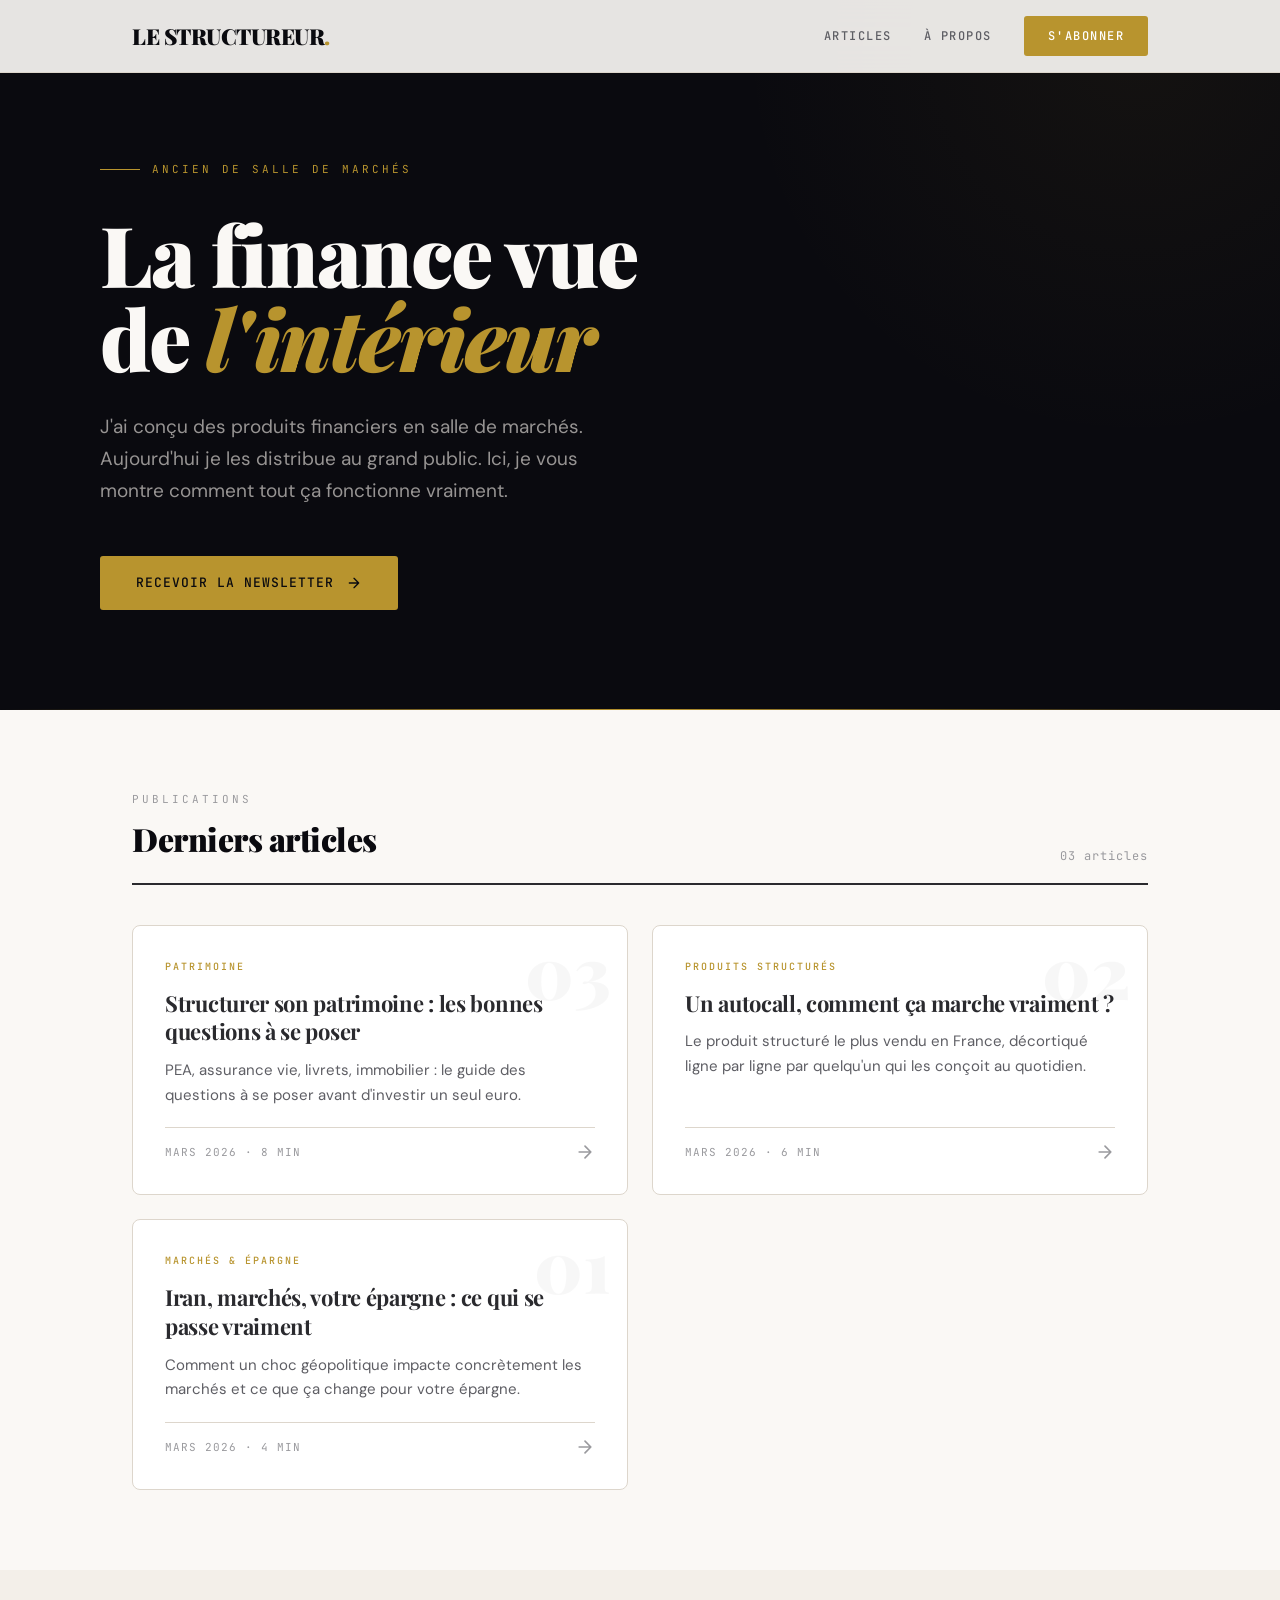
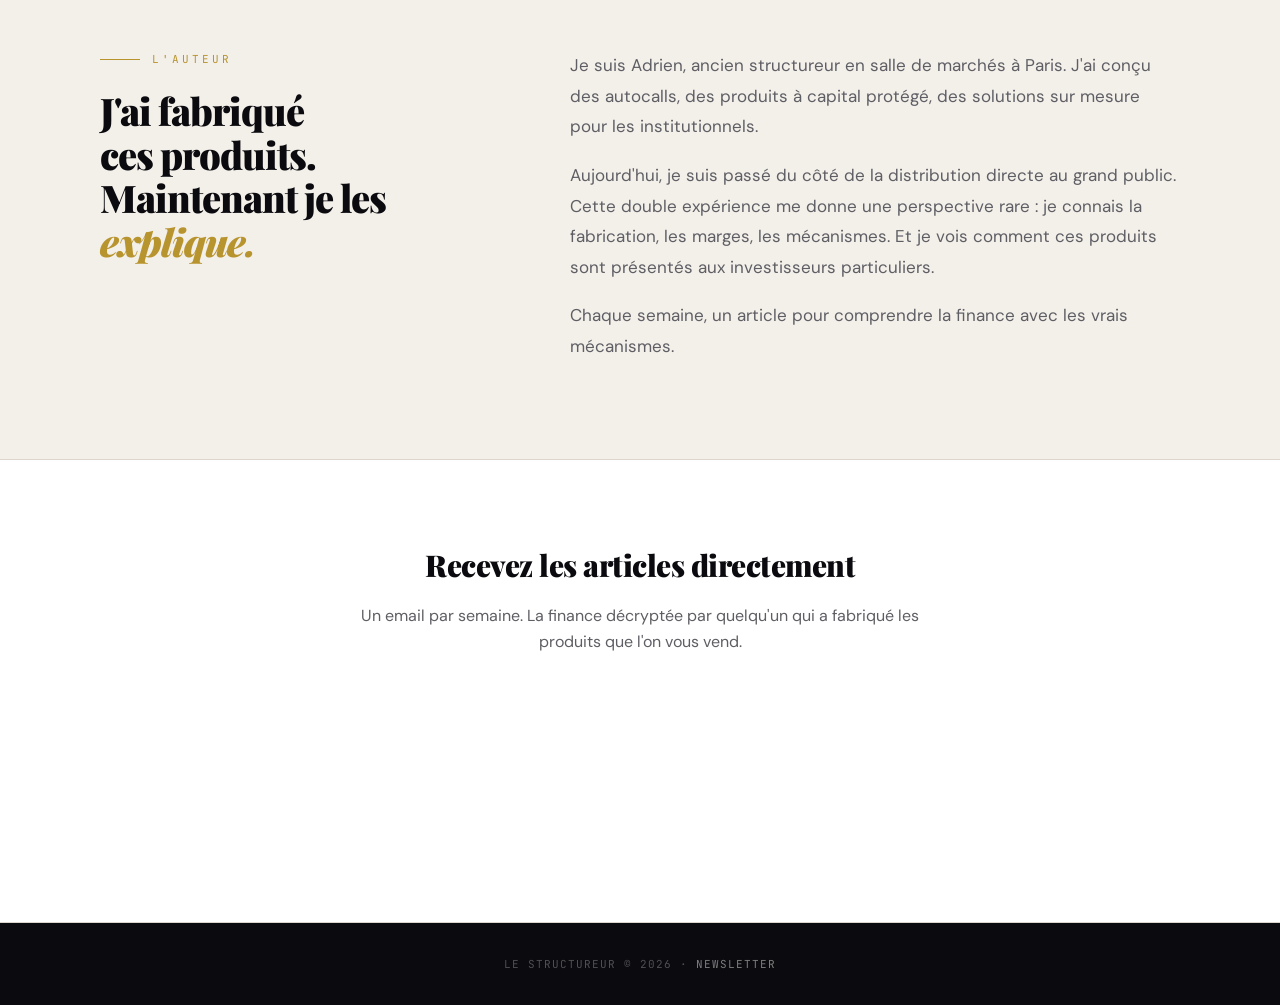
==== index.html @ 2909a514 "Add article: Structurer son patrimoine guide 8 questions to ask before investing. Covers emergency f" ====
<!DOCTYPE html>
<html lang="fr">
<head>
    <meta charset="UTF-8">
    <meta name="viewport" content="width=device-width, initial-scale=1.0">
    <title>Le Structureur | La finance vue de l'intérieur</title>
    <meta name="description" content="Ancien structureur en salle de marchés, aujourd'hui dans la distribution de produits financiers au grand public. Je décrypte la finance et les produits structurés de l'intérieur.">
    <meta property="og:title" content="Le Structureur | La finance vue de l'intérieur">
    <meta property="og:description" content="Produits structurés, marchés, investissement : expliqués par quelqu'un qui les fabrique.">
    <meta property="og:type" content="website">
    <meta property="og:url" content="https://lestructureur.fr">
    <link rel="canonical" href="https://lestructureur.fr/">
    <meta property="og:image" content="https://lestructureur.fr/images/og-image.png">
    <link rel="icon" href="/favicon.svg" type="image/svg+xml">
    <link rel="stylesheet" href="/css/style.css">
    <script type="application/ld+json">
    {
        "@context": "https://schema.org",
        "@type": "WebSite",
        "name": "Le Structureur",
        "url": "https://lestructureur.fr",
        "description": "La finance et les produits structurés expliqués par un ancien de salle de marchés, aujourd'hui dans la distribution au grand public.",
        "author": {
            "@type": "Person",
            "name": "Adrien",
            "jobTitle": "Ancien structureur produits de marchés"
        }
    }
    </script>
    <script defer data-domain="lestructureur.fr" src="https://plausible.io/js/script.js"></script>
</head>
<body>

<header class="site-header">
    <div class="header-inner">
        <a href="/" class="site-title">Le Structureur<span>.</span></a>
        <nav class="site-nav">
            <a href="/#articles">Articles</a>
            <a href="/a-propos.html">À propos</a>
            <a href="https://lestructureur.substack.com" target="_blank" class="btn-subscribe">S'abonner</a>
        </nav>
    </div>
</header>

<section class="hero">
    <div class="hero-inner">
        <p class="hero-label">Ancien de salle de marchés</p>
        <h1>La finance vue<br>de <em>l'intérieur</em></h1>
        <p class="hero-description">J'ai conçu des produits financiers en salle de marchés. Aujourd'hui je les distribue au grand public. Ici, je vous montre comment tout ça fonctionne vraiment.</p>
        <a href="https://lestructureur.substack.com" target="_blank" class="hero-cta">
            Recevoir la newsletter
            <svg width="16" height="16" xmlns="http://www.w3.org/2000/svg" viewBox="0 0 24 24" fill="none" stroke="currentColor" stroke-width="2" stroke-linecap="round" stroke-linejoin="round"><path d="M5 12h14M12 5l7 7-7 7"/></svg>
        </a>
    </div>
</section>

<section class="articles-section" id="articles">
    <div class="section-header">
        <div>
            <p class="section-label">Publications</p>
            <h2 class="section-title">Derniers articles</h2>
        </div>
        <p class="section-count">03 articles</p>
    </div>
    <div class="articles-grid">
        <a href="/articles/structurer-son-patrimoine/" class="article-card">
            <span class="issue-number">03</span>
            <p class="tag">Patrimoine</p>
            <h3>Structurer son patrimoine : les bonnes questions à se poser</h3>
            <p class="excerpt">PEA, assurance vie, livrets, immobilier : le guide des questions à se poser avant d'investir un seul euro.</p>
            <p class="meta">
                <span>Mars 2026 · 8 min</span>
                <svg class="read-arrow" width="20" height="20" xmlns="http://www.w3.org/2000/svg" viewBox="0 0 24 24" fill="none" stroke="currentColor" stroke-width="2" stroke-linecap="round" stroke-linejoin="round"><path d="M5 12h14M12 5l7 7-7 7"/></svg>
            </p>
        </a>
        <a href="/articles/autocall-comment-ca-marche/" class="article-card">
            <span class="issue-number">02</span>
            <p class="tag">Produits structurés</p>
            <h3>Un autocall, comment ça marche vraiment ?</h3>
            <p class="excerpt">Le produit structuré le plus vendu en France, décortiqué ligne par ligne par quelqu'un qui les conçoit au quotidien.</p>
            <p class="meta">
                <span>Mars 2026 · 6 min</span>
                <svg class="read-arrow" width="20" height="20" xmlns="http://www.w3.org/2000/svg" viewBox="0 0 24 24" fill="none" stroke="currentColor" stroke-width="2" stroke-linecap="round" stroke-linejoin="round"><path d="M5 12h14M12 5l7 7-7 7"/></svg>
            </p>
        </a>
        <a href="/articles/iran-marches-epargne/" class="article-card">
            <span class="issue-number">01</span>
            <p class="tag">Marchés &amp; épargne</p>
            <h3>Iran, marchés, votre épargne : ce qui se passe vraiment</h3>
            <p class="excerpt">Comment un choc géopolitique impacte concrètement les marchés et ce que ça change pour votre épargne.</p>
            <p class="meta">
                <span>Mars 2026 · 4 min</span>
                <svg class="read-arrow" width="20" height="20" xmlns="http://www.w3.org/2000/svg" viewBox="0 0 24 24" fill="none" stroke="currentColor" stroke-width="2" stroke-linecap="round" stroke-linejoin="round"><path d="M5 12h14M12 5l7 7-7 7"/></svg>
            </p>
        </a>
    </div>
</section>

<section class="about-section">
    <div class="about-inner">
        <div>
            <p class="about-label">L'auteur</p>
            <h2>J'ai fabriqué<br>ces produits.<br>Maintenant je les <em>explique.</em></h2>
        </div>
        <div class="about-text">
            <p>Je suis Adrien, ancien structureur en salle de marchés à Paris. J'ai conçu des autocalls, des produits à capital protégé, des solutions sur mesure pour les institutionnels.</p>
            <p>Aujourd'hui, je suis passé du côté de la distribution directe au grand public. Cette double expérience me donne une perspective rare : je connais la fabrication, les marges, les mécanismes. Et je vois comment ces produits sont présentés aux investisseurs particuliers.</p>
            <p>Chaque semaine, un article pour comprendre la finance avec les vrais mécanismes.</p>
        </div>
    </div>
</section>

<section class="newsletter-section">
    <div class="newsletter-inner">
        <h2>Recevez les articles directement</h2>
        <p>Un email par semaine. La finance décryptée par quelqu'un qui a fabriqué les produits que l'on vous vend.</p>
        <iframe src="https://lestructureur.substack.com/embed" width="100%" height="150" style="border:none; background:transparent;" frameborder="0" scrolling="no"></iframe>
    </div>
</section>

<footer class="site-footer">
    <p>Le Structureur © 2026 · <a href="https://lestructureur.substack.com" target="_blank">Newsletter</a></p>
</footer>

</body>
</html>
---- css/style.css ----
@import url('https://fonts.googleapis.com/css2?family=Playfair+Display:ital,wght@0,400;0,700;0,900;1,400&family=DM+Sans:ital,wght@0,400;0,500;0,600;0,700;1,400&family=JetBrains+Mono:wght@400;500&display=swap');

:root {
    --ink: #0a0a0f;
    --paper: #faf8f5;
    --cream: #f3efe9;
    --warm: #ece6dc;
    --gold: #b8942e;
    --gold-light: #d4b45a;
    --green-soft: #e8f0e8;
    --green: #2d7a4e;
    --text: #2a2a2e;
    --text-secondary: #5e5e64;
    --text-light: #9a9a9e;
    --border: #ddd6cc;
    --serif: 'Playfair Display', Georgia, serif;
    --sans: 'DM Sans', system-ui, sans-serif;
    --mono: 'JetBrains Mono', monospace;
    --max-width: 720px;
    --wide: 1080px;
}

* { margin: 0; padding: 0; box-sizing: border-box; }

::selection {
    background: var(--gold);
    color: white;
}

body {
    font-family: var(--sans);
    color: var(--text);
    background: var(--paper);
    line-height: 1.7;
    font-size: 17px;
    -webkit-font-smoothing: antialiased;
    overflow-x: hidden;
}

/* ===== HEADER ===== */
.site-header {
    position: fixed;
    top: 0; left: 0; right: 0;
    z-index: 100;
    background: rgba(250, 248, 245, 0.92);
    backdrop-filter: blur(16px);
    border-bottom: 1px solid var(--border);
}

.header-inner {
    max-width: var(--wide);
    margin: 0 auto;
    padding: 16px 32px;
    display: flex;
    justify-content: space-between;
    align-items: center;
}

.site-title {
    font-family: var(--serif);
    font-size: 22px;
    font-weight: 900;
    color: var(--ink);
    text-decoration: none;
    letter-spacing: -0.5px;
    text-transform: uppercase;
}

.site-title span { color: var(--gold); }

.site-nav {
    display: flex;
    gap: 32px;
    align-items: center;
}

.site-nav a {
    font-family: var(--mono);
    font-size: 12px;
    font-weight: 500;
    color: var(--text-secondary);
    text-decoration: none;
    text-transform: uppercase;
    letter-spacing: 1.5px;
    transition: color 0.2s;
}

.site-nav a:hover { color: var(--ink); }

.btn-subscribe {
    font-family: var(--mono) !important;
    font-size: 12px !important;
    color: white !important;
    background: var(--gold);
    padding: 10px 24px;
    text-decoration: none;
    letter-spacing: 1.5px;
    border-radius: 3px;
    transition: all 0.3s ease;
}

.btn-subscribe:hover {
    background: var(--gold-light);
}

/* ===== HERO (sombre, signature) ===== */
.hero {
    background: var(--ink);
    color: var(--paper);
    padding: 160px 32px 100px;
    position: relative;
    overflow: hidden;
}

.hero::before {
    content: '';
    position: absolute;
    top: -50%; right: -20%;
    width: 800px; height: 800px;
    background: radial-gradient(circle, rgba(184, 148, 46, 0.06) 0%, transparent 70%);
    pointer-events: none;
}

.hero::after {
    content: '';
    position: absolute;
    bottom: 0; left: 0; right: 0;
    height: 1px;
    background: linear-gradient(90deg, transparent, var(--gold), transparent);
}

.hero-inner {
    max-width: var(--wide);
    margin: 0 auto;
    position: relative;
}

.hero-label {
    font-family: var(--mono);
    font-size: 11px;
    letter-spacing: 3px;
    text-transform: uppercase;
    color: var(--gold);
    margin-bottom: 32px;
    display: flex;
    align-items: center;
    gap: 12px;
}

.hero-label::before {
    content: '';
    width: 40px; height: 1px;
    background: var(--gold);
}

.hero h1 {
    font-family: var(--serif);
    font-size: clamp(48px, 7vw, 84px);
    font-weight: 900;
    line-height: 1.0;
    letter-spacing: -2px;
    margin-bottom: 32px;
    max-width: 900px;
}

.hero h1 em {
    font-style: italic;
    color: var(--gold);
}

.hero-description {
    font-size: 19px;
    color: rgba(245, 240, 235, 0.6);
    max-width: 520px;
    line-height: 1.7;
    margin-bottom: 48px;
}

.hero-cta {
    display: inline-flex;
    align-items: center;
    gap: 12px;
    font-family: var(--mono);
    font-size: 13px;
    font-weight: 500;
    color: var(--ink);
    background: var(--gold);
    padding: 16px 36px;
    text-decoration: none;
    letter-spacing: 1px;
    text-transform: uppercase;
    border-radius: 3px;
    transition: all 0.3s ease;
}

.hero-cta:hover {
    background: var(--gold-light);
    transform: translateY(-2px);
    box-shadow: 0 8px 32px rgba(184, 148, 46, 0.25);
}

.hero-cta svg {
    transition: transform 0.3s ease;
}

.hero-cta:hover svg {
    transform: translateX(4px);
}

/* ===== ARTICLES (clair, chaleureux) ===== */
.articles-section {
    max-width: var(--wide);
    margin: 0 auto;
    padding: 80px 32px;
}

.section-header {
    display: flex;
    justify-content: space-between;
    align-items: flex-end;
    margin-bottom: 40px;
    padding-bottom: 16px;
    border-bottom: 2px solid var(--text);
}

.section-label {
    font-family: var(--mono);
    font-size: 11px;
    letter-spacing: 3px;
    text-transform: uppercase;
    color: var(--text-light);
    margin-bottom: 4px;
}

.section-title {
    font-family: var(--serif);
    font-size: 32px;
    font-weight: 900;
    letter-spacing: -0.5px;
    color: var(--ink);
    border-bottom: none;
    margin-bottom: 0;
    padding-bottom: 0;
}

.section-count {
    font-family: var(--mono);
    font-size: 12px;
    color: var(--text-light);
    letter-spacing: 1px;
}

.articles-grid {
    display: grid;
    grid-template-columns: 1fr 1fr;
    gap: 24px;
}

.article-card {
    text-decoration: none;
    color: inherit;
    display: flex;
    flex-direction: column;
    padding: 32px;
    background: white;
    border: 1px solid var(--border);
    border-radius: 8px;
    transition: all 0.3s ease;
    position: relative;
    overflow: hidden;
}

.article-card:hover {
    border-color: var(--gold);
    box-shadow: 0 8px 24px rgba(0, 0, 0, 0.06);
    transform: translateY(-3px);
}

.article-card .tag {
    font-family: var(--mono);
    font-size: 10px;
    font-weight: 500;
    text-transform: uppercase;
    letter-spacing: 2px;
    color: var(--gold);
    margin-bottom: 14px;
}

.article-card .issue-number {
    font-family: var(--serif);
    font-size: 72px;
    font-weight: 900;
    color: rgba(0, 0, 0, 0.03);
    position: absolute;
    top: 8px; right: 16px;
    line-height: 1;
}

.article-card h3 {
    font-family: var(--serif);
    font-size: 22px;
    font-weight: 700;
    line-height: 1.3;
    margin-bottom: 12px;
    letter-spacing: -0.3px;
}

.article-card .excerpt {
    font-size: 15px;
    color: var(--text-secondary);
    line-height: 1.65;
    margin-bottom: 20px;
    flex-grow: 1;
}

.article-card .meta {
    font-family: var(--mono);
    font-size: 11px;
    color: var(--text-light);
    letter-spacing: 1px;
    text-transform: uppercase;
    display: flex;
    justify-content: space-between;
    align-items: center;
    padding-top: 14px;
    border-top: 1px solid var(--border);
}

.read-arrow {
    width: 20px; height: 20px;
    color: var(--text-light);
    transition: all 0.3s ease;
}

.article-card:hover .read-arrow {
    transform: translateX(6px);
    color: var(--gold);
}

/* ===== ABOUT (fond crème, chaleureux) ===== */
.about-section {
    background: var(--cream);
    padding: 80px 32px;
    position: relative;
}

.about-inner {
    max-width: var(--wide);
    margin: 0 auto;
    display: grid;
    grid-template-columns: 1fr 1.5fr;
    gap: 64px;
    align-items: start;
}

.about-label {
    font-family: var(--mono);
    font-size: 11px;
    letter-spacing: 3px;
    text-transform: uppercase;
    color: var(--gold);
    margin-bottom: 20px;
    display: flex;
    align-items: center;
    gap: 12px;
}

.about-label::before {
    content: '';
    width: 40px; height: 1px;
    background: var(--gold);
}

.about-inner h2 {
    font-family: var(--serif);
    font-size: 38px;
    font-weight: 900;
    line-height: 1.15;
    letter-spacing: -1px;
    color: var(--ink);
}

.about-inner h2 em {
    font-style: italic;
    color: var(--gold);
}

.about-text p {
    font-size: 17px;
    color: var(--text-secondary);
    line-height: 1.8;
    margin-bottom: 18px;
}

/* ===== NEWSLETTER (fond blanc, aéré) ===== */
.newsletter-section {
    background: white;
    padding: 80px 32px;
    text-align: center;
    border-top: 1px solid var(--border);
    border-bottom: 1px solid var(--border);
}

.newsletter-inner {
    max-width: 560px;
    margin: 0 auto;
}

.newsletter-inner h2 {
    font-family: var(--serif);
    font-size: 30px;
    font-weight: 900;
    margin-bottom: 12px;
    letter-spacing: -0.5px;
    color: var(--ink);
}

.newsletter-inner p {
    font-size: 16px;
    color: var(--text-secondary);
    margin-bottom: 28px;
    line-height: 1.6;
}

/* ===== FOOTER (sombre, rappel du hero) ===== */
.site-footer {
    background: var(--ink);
    padding: 32px;
    text-align: center;
}

.site-footer p {
    font-family: var(--mono);
    font-size: 11px;
    color: rgba(245, 240, 235, 0.3);
    letter-spacing: 1px;
    text-transform: uppercase;
}

.site-footer a {
    color: rgba(245, 240, 235, 0.5);
    text-decoration: none;
    transition: color 0.2s;
}

.site-footer a:hover { color: var(--gold); }

/* ===== ARTICLE PAGE ===== */
.article-header {
    max-width: var(--max-width);
    margin: 0 auto;
    padding: 120px 24px 0;
}

.article-header .tag {
    font-family: var(--mono);
    font-size: 11px;
    font-weight: 500;
    text-transform: uppercase;
    letter-spacing: 2px;
    color: var(--gold);
    margin-bottom: 16px;
}

.article-header h1 {
    font-family: var(--serif);
    font-size: 40px;
    font-weight: 900;
    line-height: 1.15;
    letter-spacing: -1px;
    margin-bottom: 16px;
    color: var(--ink);
}

.article-header .subtitle {
    font-size: 19px;
    color: var(--text-secondary);
    margin-bottom: 20px;
}

.article-header .meta {
    font-family: var(--mono);
    font-size: 12px;
    color: var(--text-light);
    letter-spacing: 1px;
    text-transform: uppercase;
    padding-bottom: 32px;
    border-bottom: 2px solid var(--ink);
}

.article-body {
    max-width: var(--max-width);
    margin: 0 auto;
    padding: 48px 24px 80px;
}

.article-body h2 {
    font-family: var(--serif);
    font-size: 26px;
    font-weight: 700;
    margin-top: 52px;
    margin-bottom: 18px;
    letter-spacing: -0.3px;
    color: var(--ink);
}

.article-body p {
    margin-bottom: 22px;
    color: var(--text);
}

.article-body strong { font-weight: 600; }

.highlight-box {
    background: var(--cream);
    border-left: 3px solid var(--ink);
    padding: 24px 28px;
    margin: 32px 0;
    font-size: 16px;
    border-radius: 0 6px 6px 0;
}

.highlight-box p { margin-bottom: 12px; }
.highlight-box p:last-child { margin-bottom: 0; }

.key-point { font-weight: 600; }

.scenario-box {
    padding: 24px 28px;
    margin: 20px 0;
    font-size: 16px;
    border-radius: 0 6px 6px 0;
}

.scenario-box p { margin-bottom: 8px; }
.scenario-box p:last-child { margin-bottom: 0; }

.scenario-box.good {
    background: #eef6ee;
    border-left: 3px solid #2d8a4e;
}

.scenario-box.neutral {
    background: #f7f3ea;
    border-left: 3px solid #b8960c;
}

.scenario-box.bad {
    background: #fceeed;
    border-left: 3px solid #c0392b;
}

.scenario-label {
    font-family: var(--mono);
    font-size: 11px;
    font-weight: 500;
    text-transform: uppercase;
    letter-spacing: 2px;
    margin-bottom: 8px;
}

.scenario-box.good .scenario-label { color: #2d8a4e; }
.scenario-box.neutral .scenario-label { color: #b8960c; }
.scenario-box.bad .scenario-label { color: #c0392b; }

.pullquote {
    font-family: var(--serif);
    font-size: 24px;
    font-style: italic;
    color: var(--ink);
    border-left: 3px solid var(--gold);
    padding: 4px 0 4px 28px;
    margin: 44px 0;
    line-height: 1.45;
}

.product-card {
    background: var(--ink);
    color: var(--paper);
    padding: 28px;
    margin: 32px 0;
    border-radius: 8px;
}

.product-card h3 {
    font-family: var(--mono);
    font-size: 11px;
    font-weight: 500;
    text-transform: uppercase;
    letter-spacing: 2px;
    color: var(--gold);
    margin-bottom: 20px;
}

.product-card table {
    width: 100%;
    border-collapse: collapse;
}

.product-card td {
    padding: 10px 0;
    border-bottom: 1px solid rgba(245, 240, 235, 0.1);
    font-size: 15px;
}

.product-card td:first-child {
    font-family: var(--mono);
    font-size: 12px;
    font-weight: 500;
    color: rgba(245, 240, 235, 0.5);
    width: 40%;
    text-transform: uppercase;
    letter-spacing: 0.5px;
}

.product-card td:last-child { font-weight: 600; }
.product-card tr:last-child td { border-bottom: none; }

/* ===== CTA BOX ===== */
.cta-box {
    background: var(--cream);
    border: 1px solid var(--border);
    padding: 44px;
    margin: 56px 0;
    text-align: center;
    border-radius: 8px;
    position: relative;
}

.cta-box h3 {
    font-family: var(--serif);
    font-size: 22px;
    font-weight: 700;
    margin-bottom: 10px;
    color: var(--ink);
}

.cta-box p {
    color: var(--text-secondary);
    margin-bottom: 20px;
    font-size: 16px;
}

/* ===== READING TIME ===== */
.reading-time {
    font-family: var(--mono);
    font-size: 12px;
    color: var(--text-light);
}

/* ===== ARTICLE NAV ===== */
.article-nav {
    max-width: var(--max-width);
    margin: 0 auto;
    padding: 40px 24px;
    border-top: 2px solid var(--ink);
}

.article-nav p {
    font-family: var(--mono);
    font-size: 11px;
    font-weight: 500;
    text-transform: uppercase;
    letter-spacing: 2px;
    color: var(--text-light);
    margin-bottom: 8px;
}

.article-nav a {
    font-family: var(--serif);
    font-size: 22px;
    font-weight: 700;
    color: var(--ink);
    text-decoration: none;
    transition: color 0.2s;
}

.article-nav a:hover { color: var(--gold); }

/* ===== ANIMATIONS ===== */
@keyframes fadeUp {
    from { opacity: 0; transform: translateY(20px); }
    to { opacity: 1; transform: translateY(0); }
}

.hero-label { animation: fadeUp 0.6s ease 0.1s both; }
.hero h1 { animation: fadeUp 0.6s ease 0.2s both; }
.hero-description { animation: fadeUp 0.6s ease 0.35s both; }
.hero-cta { animation: fadeUp 0.6s ease 0.5s both; }

/* ===== RESPONSIVE ===== */
@media (max-width: 768px) {
    .header-inner { padding: 14px 20px; }
    .site-nav { gap: 16px; }
    .site-nav a:not(.btn-subscribe) { display: none; }
    .hero { padding: 120px 20px 60px; }
    .hero h1 { letter-spacing: -1px; }
    .articles-section { padding: 48px 20px; }
    .articles-grid { grid-template-columns: 1fr; }
    .about-inner { grid-template-columns: 1fr; gap: 32px; }
    .about-section { padding: 60px 20px; }
    .newsletter-section { padding: 60px 20px; }
    .article-header { padding: 100px 20px 0; }
    .article-header h1 { font-size: 30px; }
    .article-body { padding: 32px 20px 60px; }
    .pullquote { font-size: 20px; }
    .cta-box { padding: 28px 20px; }
    .section-header { flex-direction: column; align-items: flex-start; gap: 8px; }
}
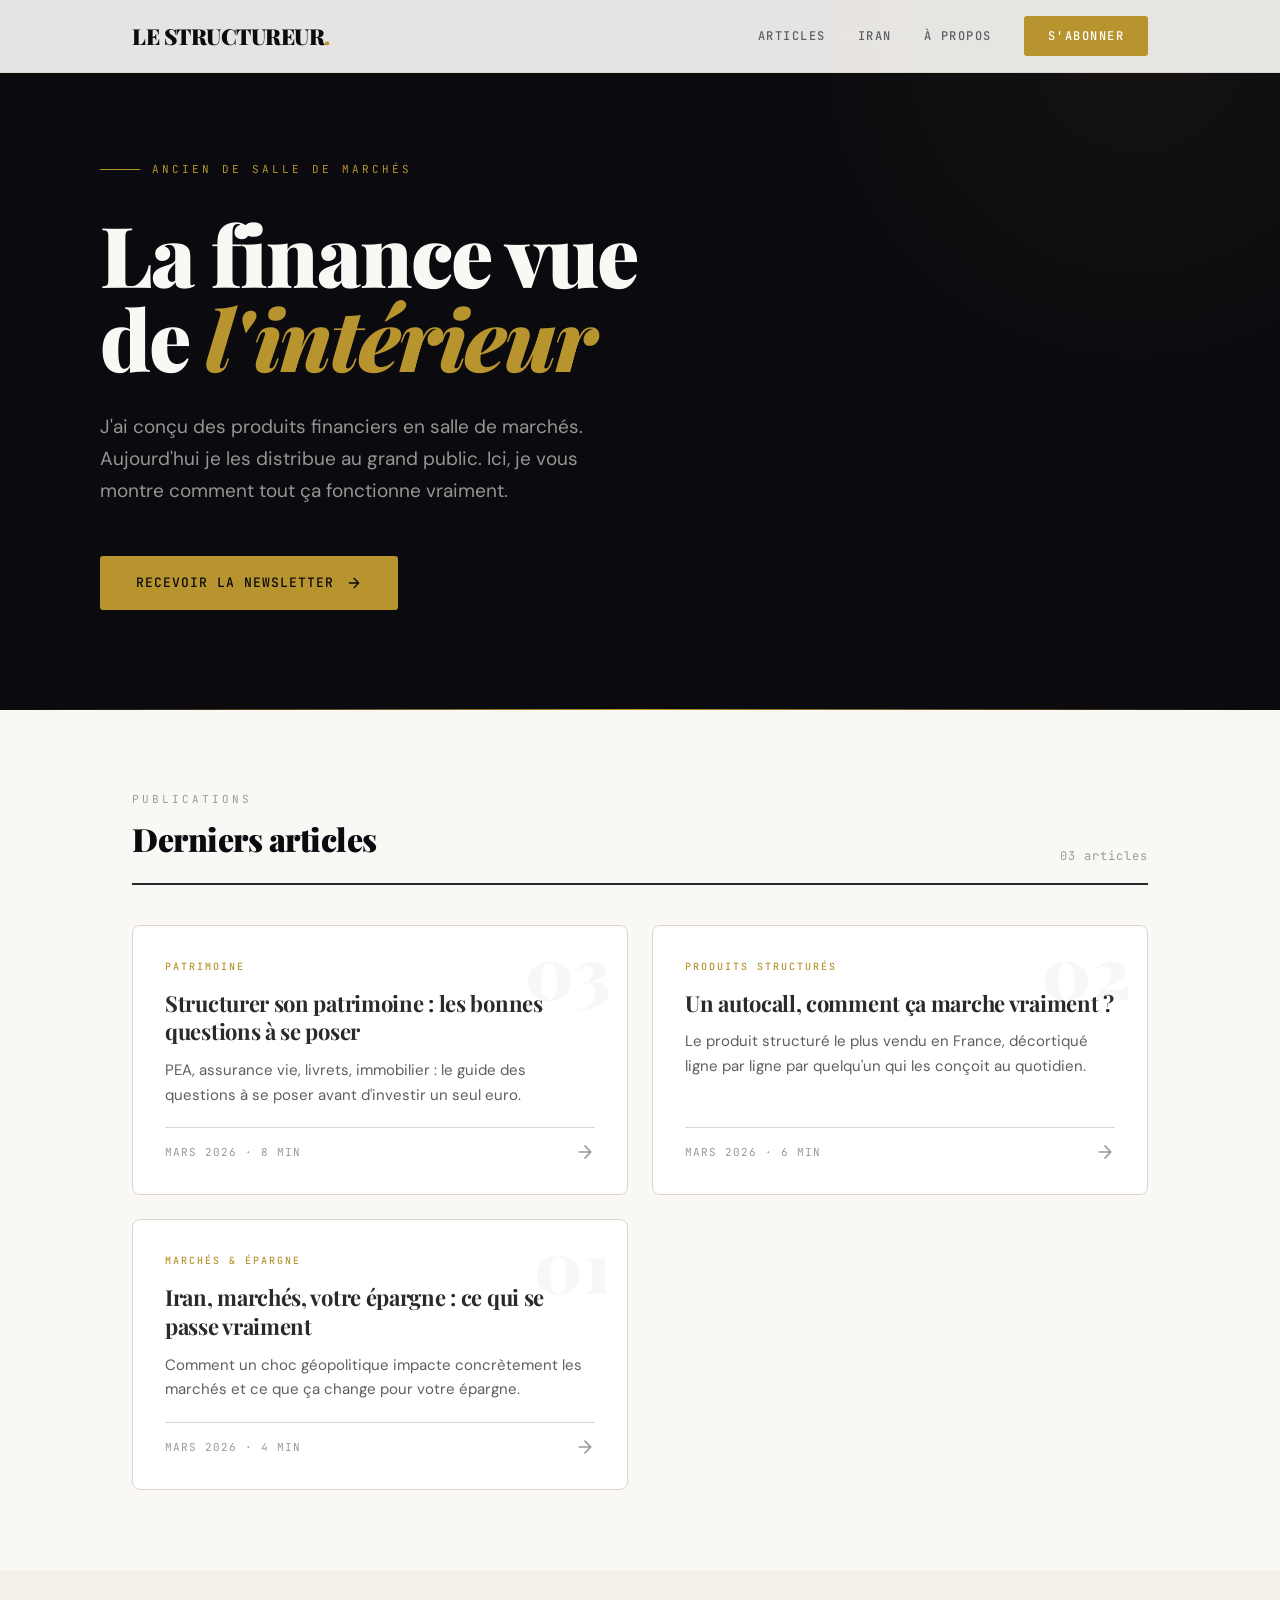
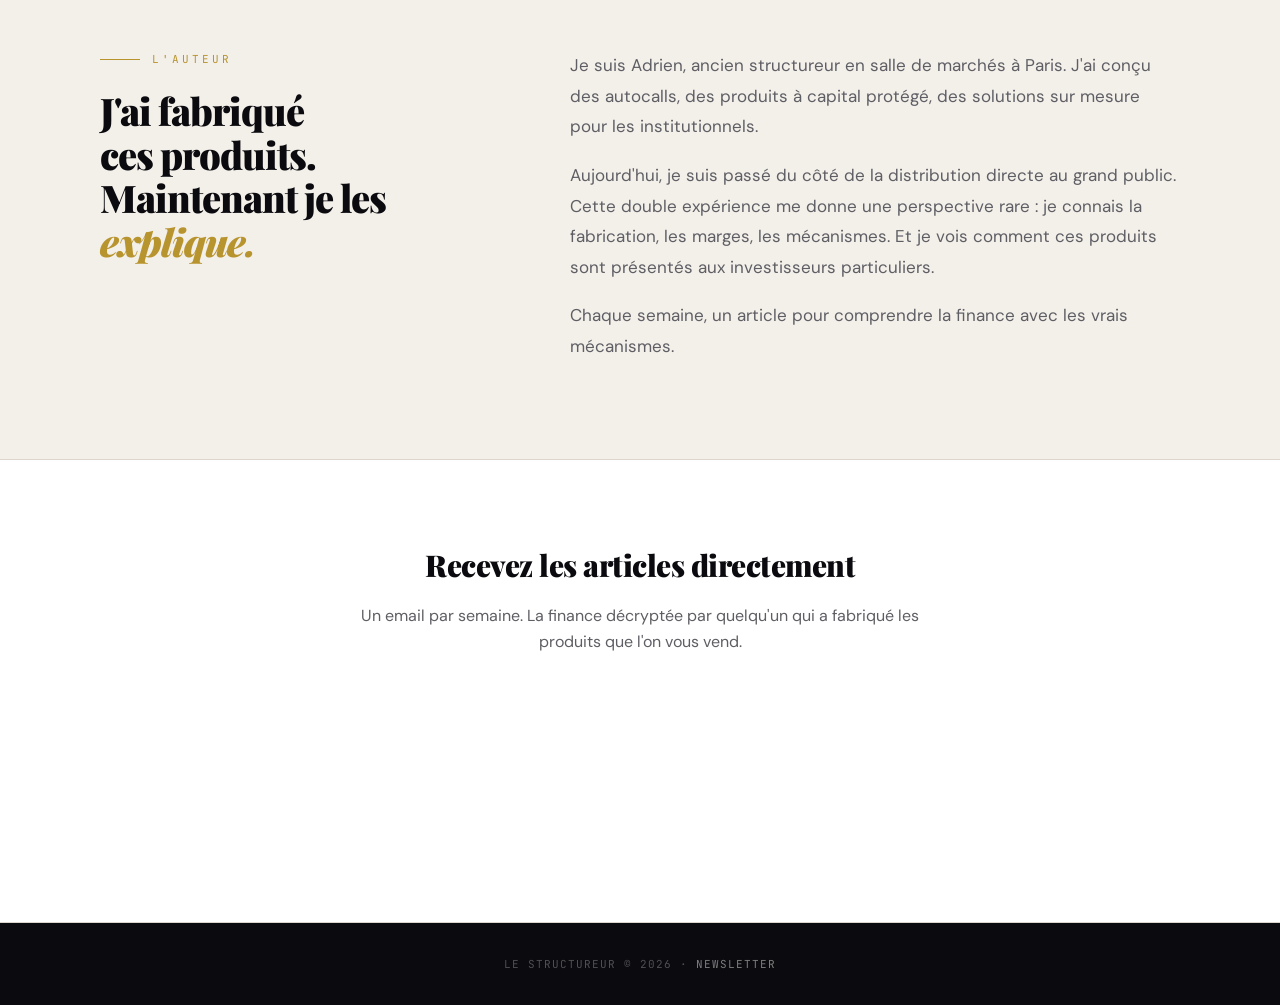
==== commit 90590484: "Add Iran crisis hub page with dashboard, timeline, and analysis links Live tracking page with market" ====
--- a/index.html
+++ b/index.html
@@ -31,11 +31,14 @@
 </head>
 <body>
 
+<div class="progress-bar"></div>
+
 <header class="site-header">
     <div class="header-inner">
         <a href="/" class="site-title">Le Structureur<span>.</span></a>
         <nav class="site-nav">
             <a href="/#articles">Articles</a>
+            <a href="/articles/iran/">Iran</a>
             <a href="/a-propos.html">À propos</a>
             <a href="https://lestructureur.substack.com" target="_blank" class="btn-subscribe">S'abonner</a>
         </nav>
@@ -55,15 +58,15 @@
 </section>
 
 <section class="articles-section" id="articles">
-    <div class="section-header">
+    <div class="section-header reveal">
         <div>
             <p class="section-label">Publications</p>
             <h2 class="section-title">Derniers articles</h2>
         </div>
         <p class="section-count">03 articles</p>
     </div>
-    <div class="articles-grid">
-        <a href="/articles/structurer-son-patrimoine/" class="article-card">
+    <div class="articles-grid reveal-stagger">
+        <a href="/articles/structurer-son-patrimoine/" class="article-card reveal">
             <span class="issue-number">03</span>
             <p class="tag">Patrimoine</p>
             <h3>Structurer son patrimoine : les bonnes questions à se poser</h3>
@@ -73,7 +76,7 @@
                 <svg class="read-arrow" width="20" height="20" xmlns="http://www.w3.org/2000/svg" viewBox="0 0 24 24" fill="none" stroke="currentColor" stroke-width="2" stroke-linecap="round" stroke-linejoin="round"><path d="M5 12h14M12 5l7 7-7 7"/></svg>
             </p>
         </a>
-        <a href="/articles/autocall-comment-ca-marche/" class="article-card">
+        <a href="/articles/autocall-comment-ca-marche/" class="article-card reveal">
             <span class="issue-number">02</span>
             <p class="tag">Produits structurés</p>
             <h3>Un autocall, comment ça marche vraiment ?</h3>
@@ -83,7 +86,7 @@
                 <svg class="read-arrow" width="20" height="20" xmlns="http://www.w3.org/2000/svg" viewBox="0 0 24 24" fill="none" stroke="currentColor" stroke-width="2" stroke-linecap="round" stroke-linejoin="round"><path d="M5 12h14M12 5l7 7-7 7"/></svg>
             </p>
         </a>
-        <a href="/articles/iran-marches-epargne/" class="article-card">
+        <a href="/articles/iran-marches-epargne/" class="article-card reveal">
             <span class="issue-number">01</span>
             <p class="tag">Marchés &amp; épargne</p>
             <h3>Iran, marchés, votre épargne : ce qui se passe vraiment</h3>
@@ -97,7 +100,7 @@
 </section>
 
 <section class="about-section">
-    <div class="about-inner">
+    <div class="about-inner reveal">
         <div>
             <p class="about-label">L'auteur</p>
             <h2>J'ai fabriqué<br>ces produits.<br>Maintenant je les <em>explique.</em></h2>
@@ -111,7 +114,7 @@
 </section>
 
 <section class="newsletter-section">
-    <div class="newsletter-inner">
+    <div class="newsletter-inner reveal">
         <h2>Recevez les articles directement</h2>
         <p>Un email par semaine. La finance décryptée par quelqu'un qui a fabriqué les produits que l'on vous vend.</p>
         <iframe src="https://lestructureur.substack.com/embed" width="100%" height="150" style="border:none; background:transparent;" frameborder="0" scrolling="no"></iframe>
@@ -122,5 +125,6 @@
     <p>Le Structureur © 2026 · <a href="https://lestructureur.substack.com" target="_blank">Newsletter</a></p>
 </footer>
 
+<script src="/js/main.js" defer></script>
 </body>
 </html>
--- a/css/style.css
+++ b/css/style.css
@@ -22,6 +22,8 @@
 
 * { margin: 0; padding: 0; box-sizing: border-box; }
 
+html { scroll-behavior: smooth; }
+
 ::selection {
     background: var(--gold);
     color: white;
@@ -38,6 +40,17 @@
 }
 
 /* ===== HEADER ===== */
+/* ===== READING PROGRESS BAR ===== */
+.progress-bar {
+    position: fixed;
+    top: 0; left: 0;
+    width: 0%;
+    height: 3px;
+    background: linear-gradient(90deg, var(--gold), var(--gold-light));
+    z-index: 200;
+    transition: width 0.1s linear;
+}
+
 .site-header {
     position: fixed;
     top: 0; left: 0; right: 0;
@@ -45,12 +58,23 @@
     background: rgba(250, 248, 245, 0.92);
     backdrop-filter: blur(16px);
     border-bottom: 1px solid var(--border);
+    transition: box-shadow 0.3s ease, padding 0.3s ease;
+}
+
+.site-header.scrolled {
+    box-shadow: 0 4px 20px rgba(0, 0, 0, 0.06);
+}
+
+.site-header.scrolled .header-inner {
+    padding-top: 12px;
+    padding-bottom: 12px;
 }
 
 .header-inner {
     max-width: var(--wide);
     margin: 0 auto;
     padding: 16px 32px;
+    transition: padding 0.3s ease;
     display: flex;
     justify-content: space-between;
     align-items: center;
@@ -676,6 +700,52 @@
 }
 
 .article-nav a:hover { color: var(--gold); }
+
+/* ===== ARTICLE BODY LINKS ===== */
+.article-body a {
+    color: var(--ink);
+    text-decoration: none;
+    background-image: linear-gradient(var(--gold), var(--gold));
+    background-size: 100% 2px;
+    background-position: 0 100%;
+    background-repeat: no-repeat;
+    transition: background-size 0.3s ease, color 0.2s;
+}
+
+.article-body a:hover {
+    color: var(--gold);
+    background-size: 100% 100%;
+    background-image: linear-gradient(var(--gold-light), var(--gold-light));
+    color: var(--ink);
+}
+
+/* ===== H2 DECORATION IN ARTICLES ===== */
+.article-body h2::before {
+    content: '';
+    display: block;
+    width: 32px;
+    height: 2px;
+    background: var(--gold);
+    margin-bottom: 12px;
+}
+
+/* ===== SCROLL REVEAL ===== */
+.reveal {
+    opacity: 0;
+    transform: translateY(24px);
+    transition: opacity 0.7s ease, transform 0.7s ease;
+}
+
+.reveal.visible {
+    opacity: 1;
+    transform: translateY(0);
+}
+
+/* stagger children */
+.reveal-stagger > .reveal:nth-child(1) { transition-delay: 0s; }
+.reveal-stagger > .reveal:nth-child(2) { transition-delay: 0.1s; }
+.reveal-stagger > .reveal:nth-child(3) { transition-delay: 0.2s; }
+.reveal-stagger > .reveal:nth-child(4) { transition-delay: 0.3s; }
 
 /* ===== ANIMATIONS ===== */
 @keyframes fadeUp {
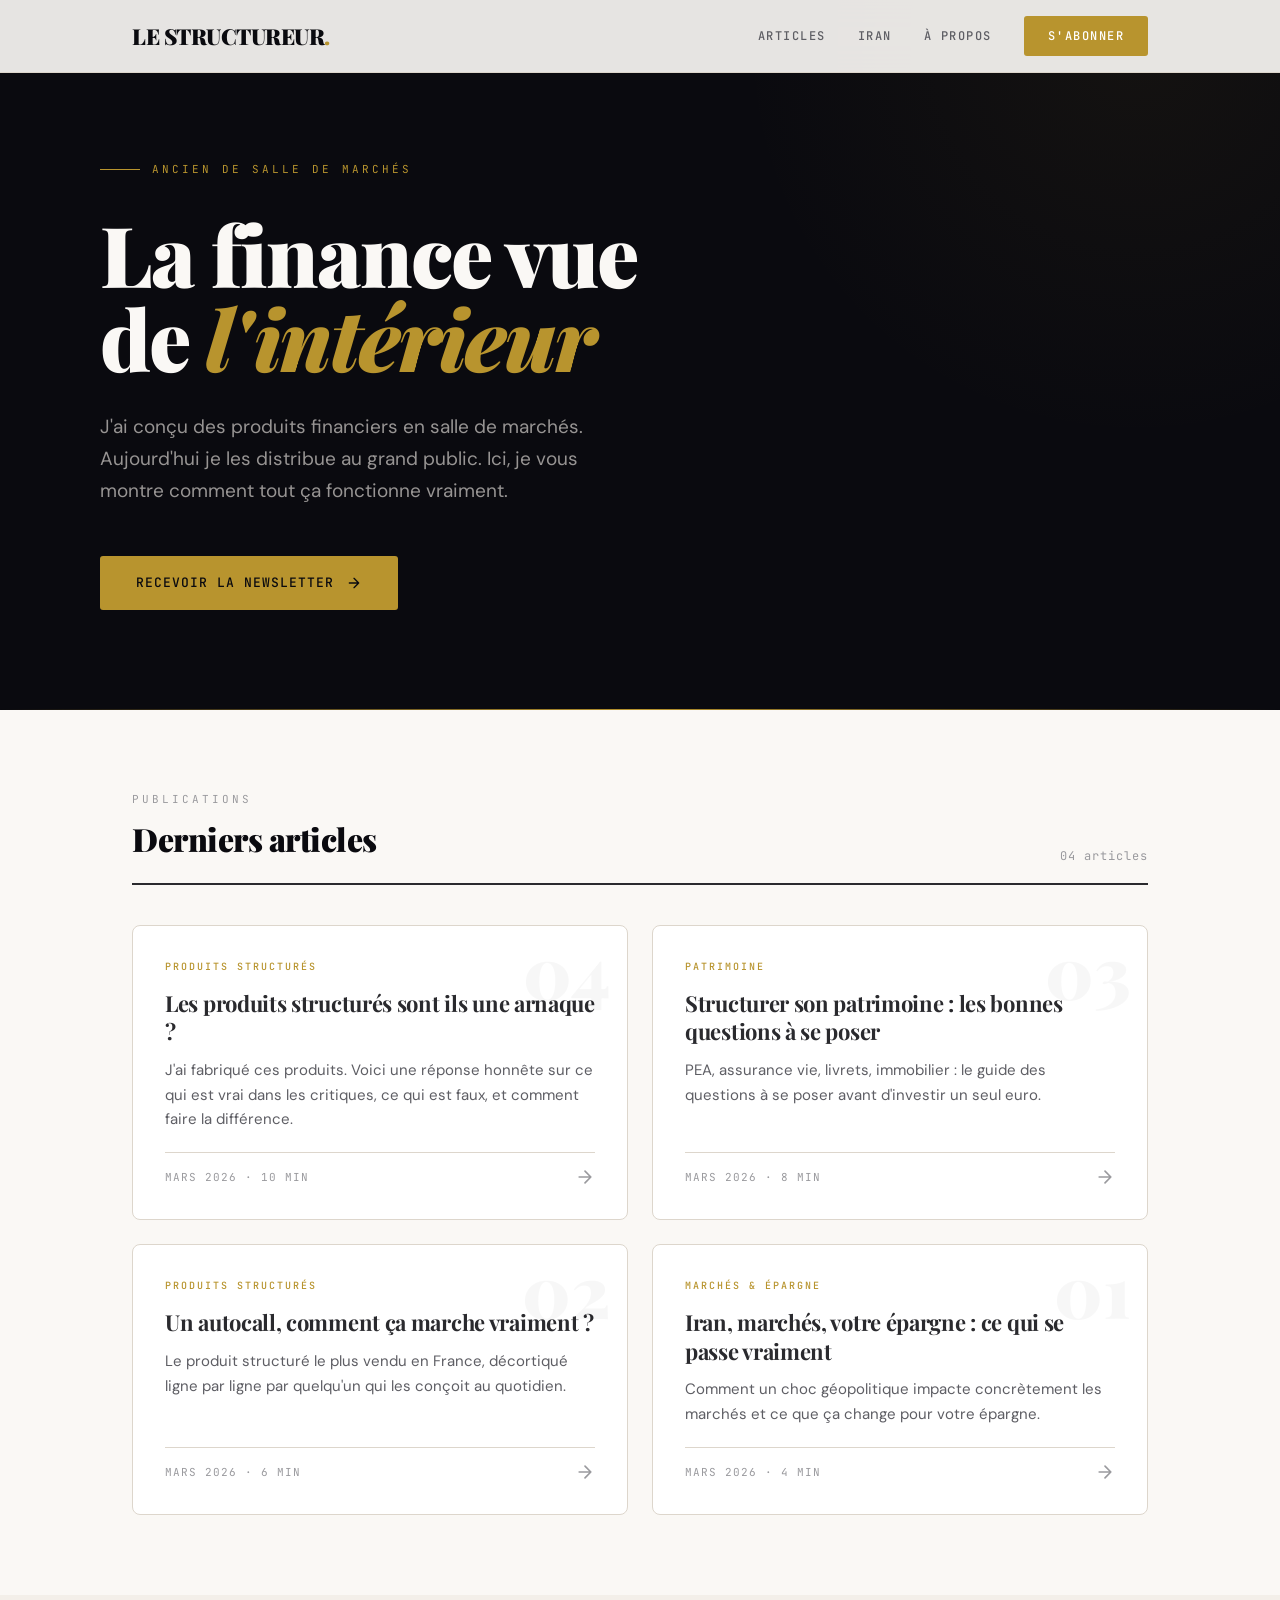
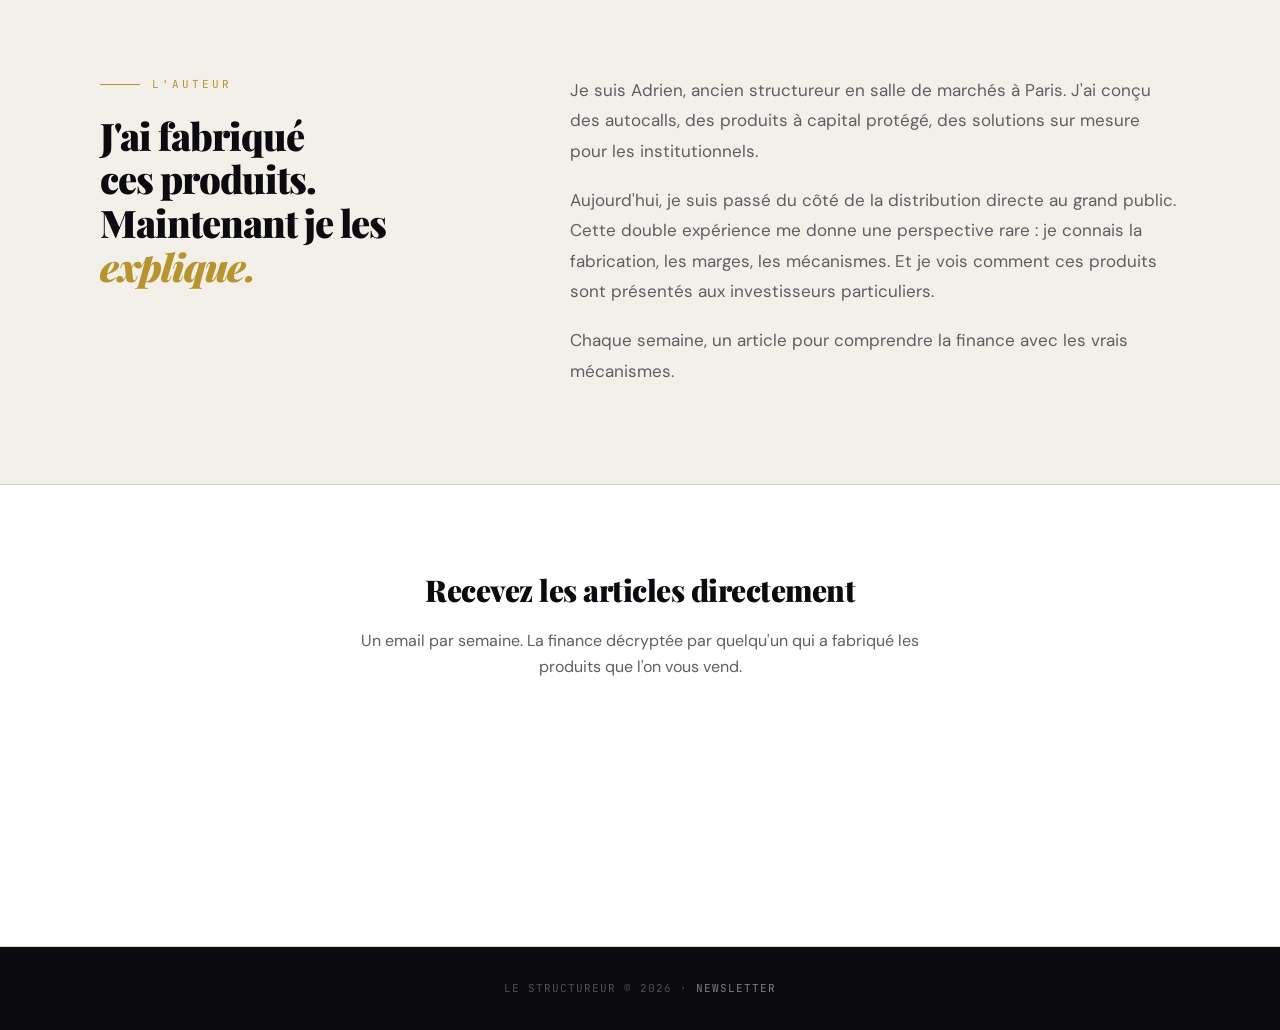
==== commit 24b15482: "Add article: Les produits structurés sont ils une arnaque ? Balanced insider take: what's true in th" ====
--- a/index.html
+++ b/index.html
@@ -63,9 +63,19 @@
             <p class="section-label">Publications</p>
             <h2 class="section-title">Derniers articles</h2>
         </div>
-        <p class="section-count">03 articles</p>
+        <p class="section-count">04 articles</p>
     </div>
     <div class="articles-grid reveal-stagger">
+        <a href="/articles/produit-structure-arnaque/" class="article-card reveal">
+            <span class="issue-number">04</span>
+            <p class="tag">Produits structurés</p>
+            <h3>Les produits structurés sont ils une arnaque ?</h3>
+            <p class="excerpt">J'ai fabriqué ces produits. Voici une réponse honnête sur ce qui est vrai dans les critiques, ce qui est faux, et comment faire la différence.</p>
+            <p class="meta">
+                <span>Mars 2026 · 10 min</span>
+                <svg class="read-arrow" width="20" height="20" xmlns="http://www.w3.org/2000/svg" viewBox="0 0 24 24" fill="none" stroke="currentColor" stroke-width="2" stroke-linecap="round" stroke-linejoin="round"><path d="M5 12h14M12 5l7 7-7 7"/></svg>
+            </p>
+        </a>
         <a href="/articles/structurer-son-patrimoine/" class="article-card reveal">
             <span class="issue-number">03</span>
             <p class="tag">Patrimoine</p>
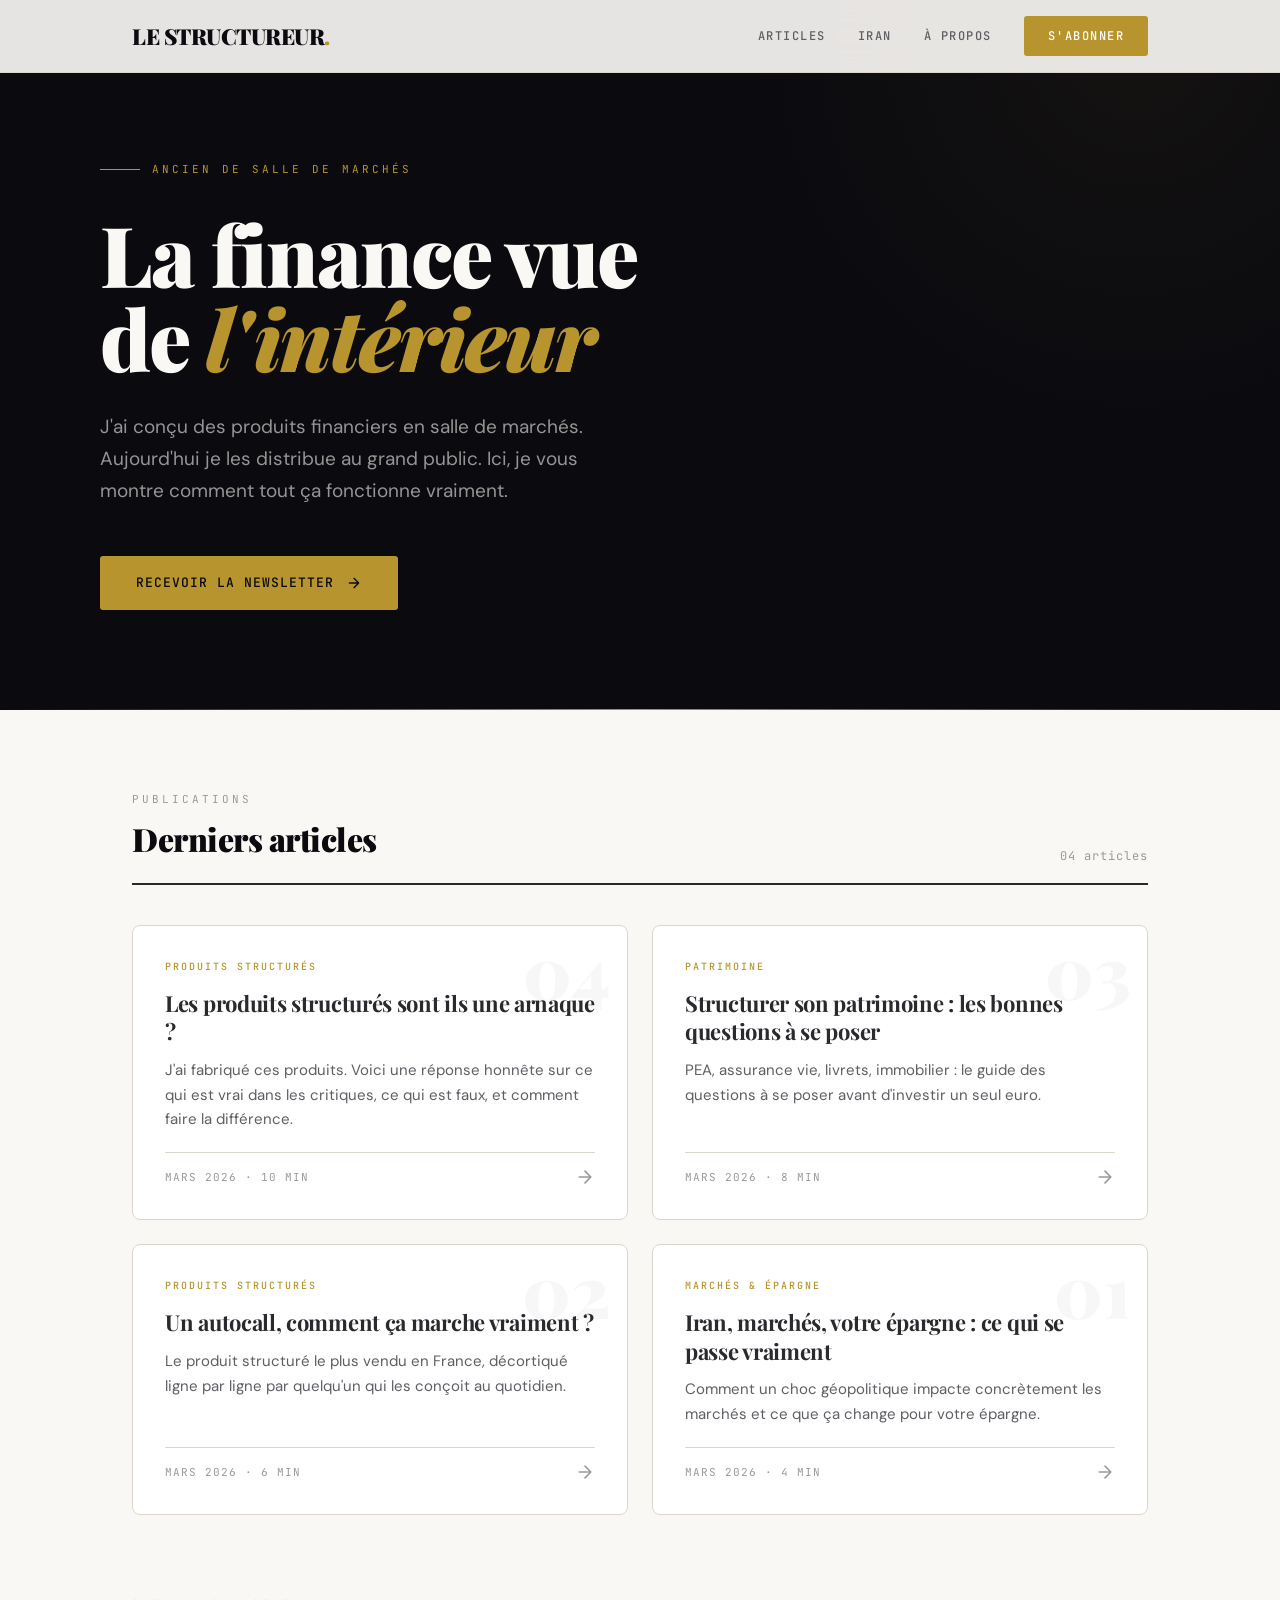
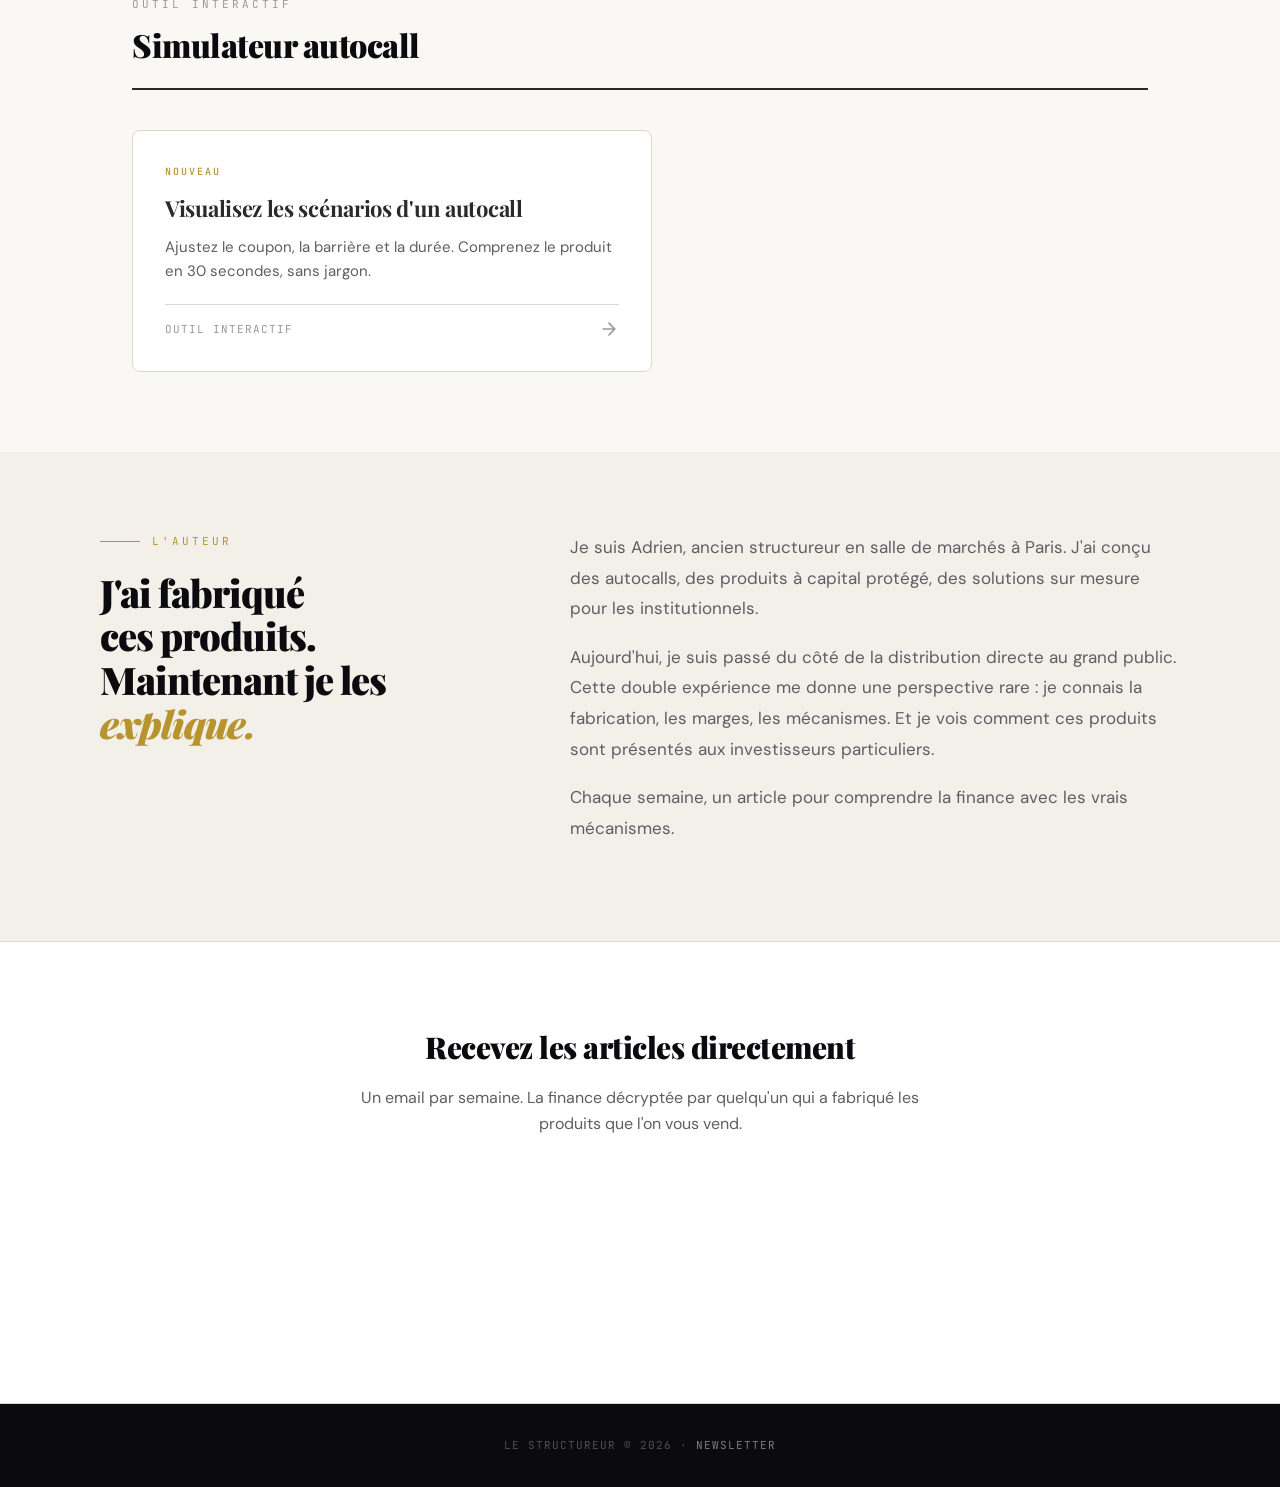
==== commit 951002e8: "Add interactive autocall simulator 3 sliders (coupon, barrier, duration), 3 scenario cards that upda" ====
--- a/index.html
+++ b/index.html
@@ -4,7 +4,7 @@
     <meta charset="UTF-8">
     <meta name="viewport" content="width=device-width, initial-scale=1.0">
     <title>Le Structureur | La finance vue de l'intérieur</title>
-    <meta name="description" content="Ancien structureur en salle de marchés, aujourd'hui dans la distribution de produits financiers au grand public. Je décrypte la finance et les produits structurés de l'intérieur.">
+    <meta name="description" content="Ancien structureur en salle de marchés. Je décrypte la finance et les produits structurés de l'intérieur.">
     <meta property="og:title" content="Le Structureur | La finance vue de l'intérieur">
     <meta property="og:description" content="Produits structurés, marchés, investissement : expliqués par quelqu'un qui les fabrique.">
     <meta property="og:type" content="website">
@@ -109,6 +109,24 @@
     </div>
 </section>
 
+<section class="articles-section" style="padding-top: 0;">
+    <div class="section-header reveal">
+        <div>
+            <p class="section-label">Outil interactif</p>
+            <h2 class="section-title">Simulateur autocall</h2>
+        </div>
+    </div>
+    <a href="/outils/simulateur-autocall/" class="article-card reveal" style="max-width: 520px;">
+        <p class="tag">Nouveau</p>
+        <h3>Visualisez les scénarios d'un autocall</h3>
+        <p class="excerpt">Ajustez le coupon, la barrière et la durée. Comprenez le produit en 30 secondes, sans jargon.</p>
+        <p class="meta">
+            <span>Outil interactif</span>
+            <svg class="read-arrow" width="20" height="20" xmlns="http://www.w3.org/2000/svg" viewBox="0 0 24 24" fill="none" stroke="currentColor" stroke-width="2" stroke-linecap="round" stroke-linejoin="round"><path d="M5 12h14M12 5l7 7-7 7"/></svg>
+        </p>
+    </a>
+</section>
+
 <section class="about-section">
     <div class="about-inner reveal">
         <div>
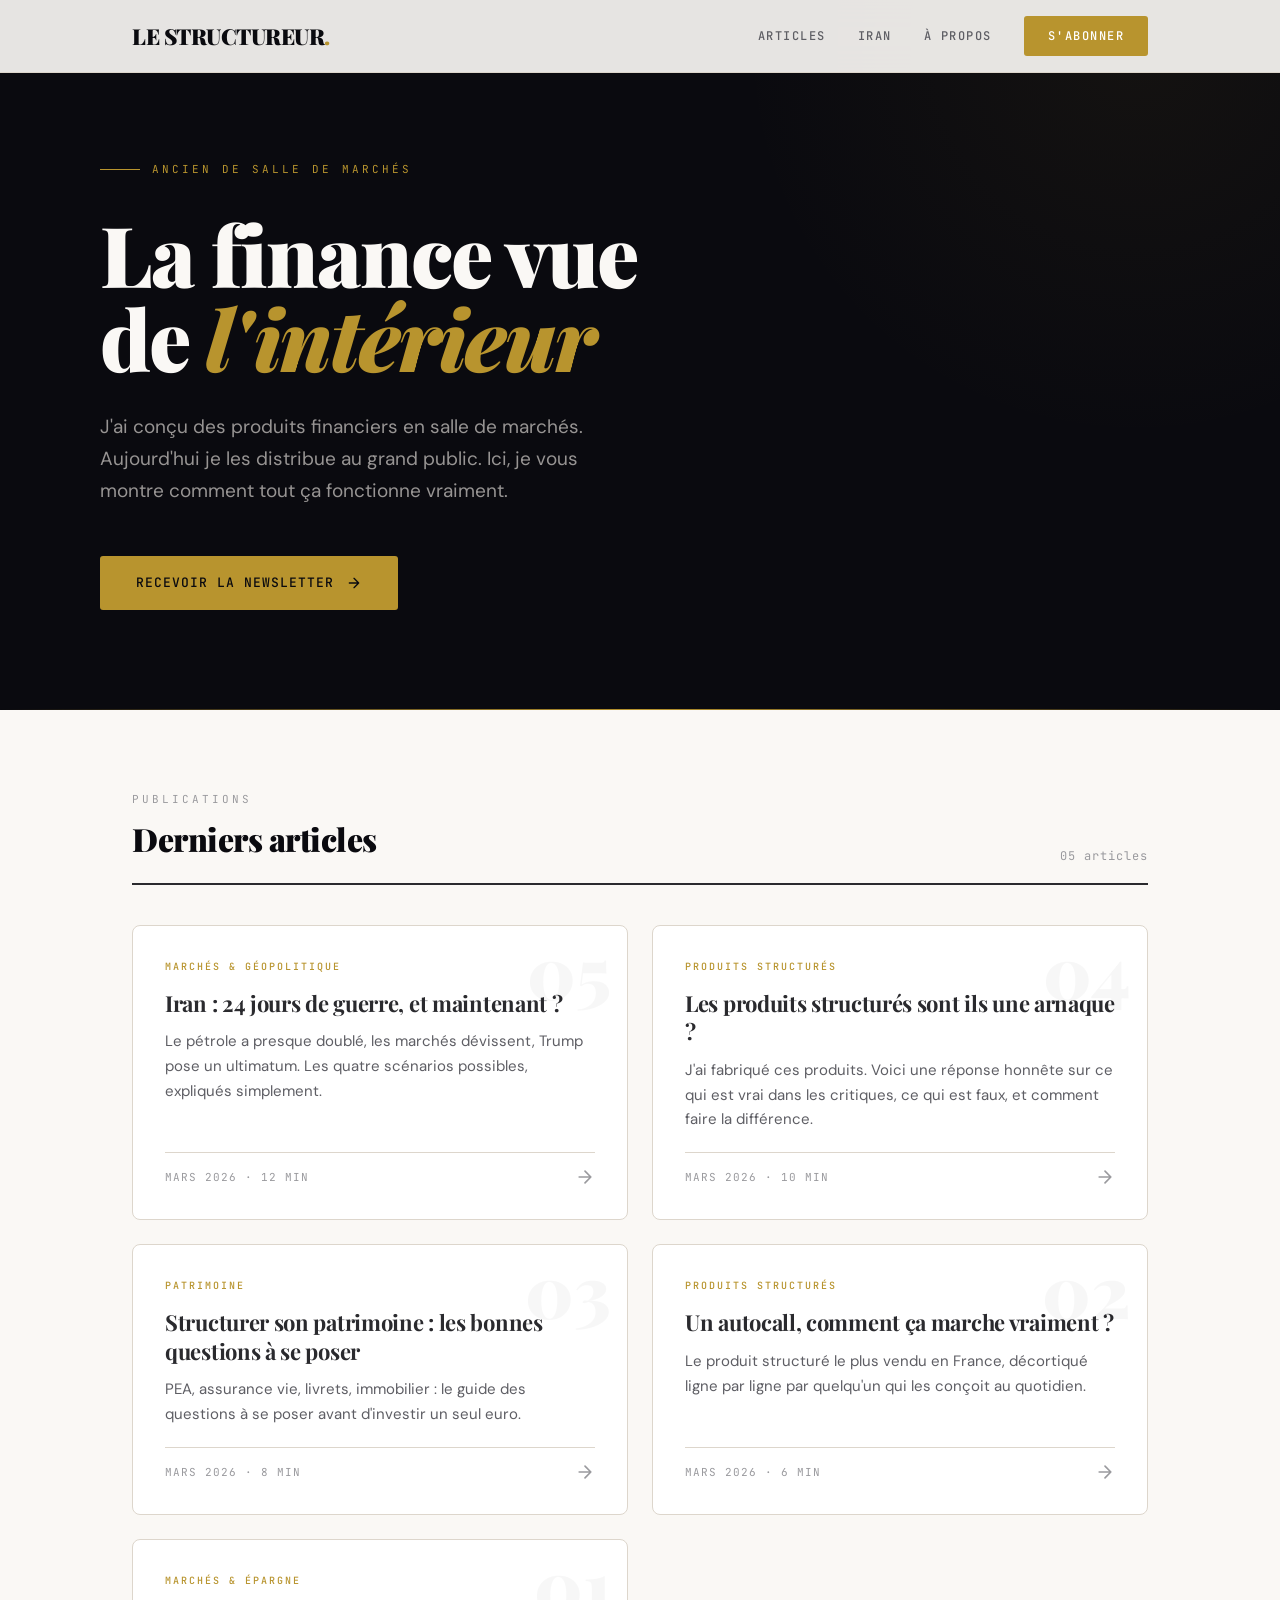
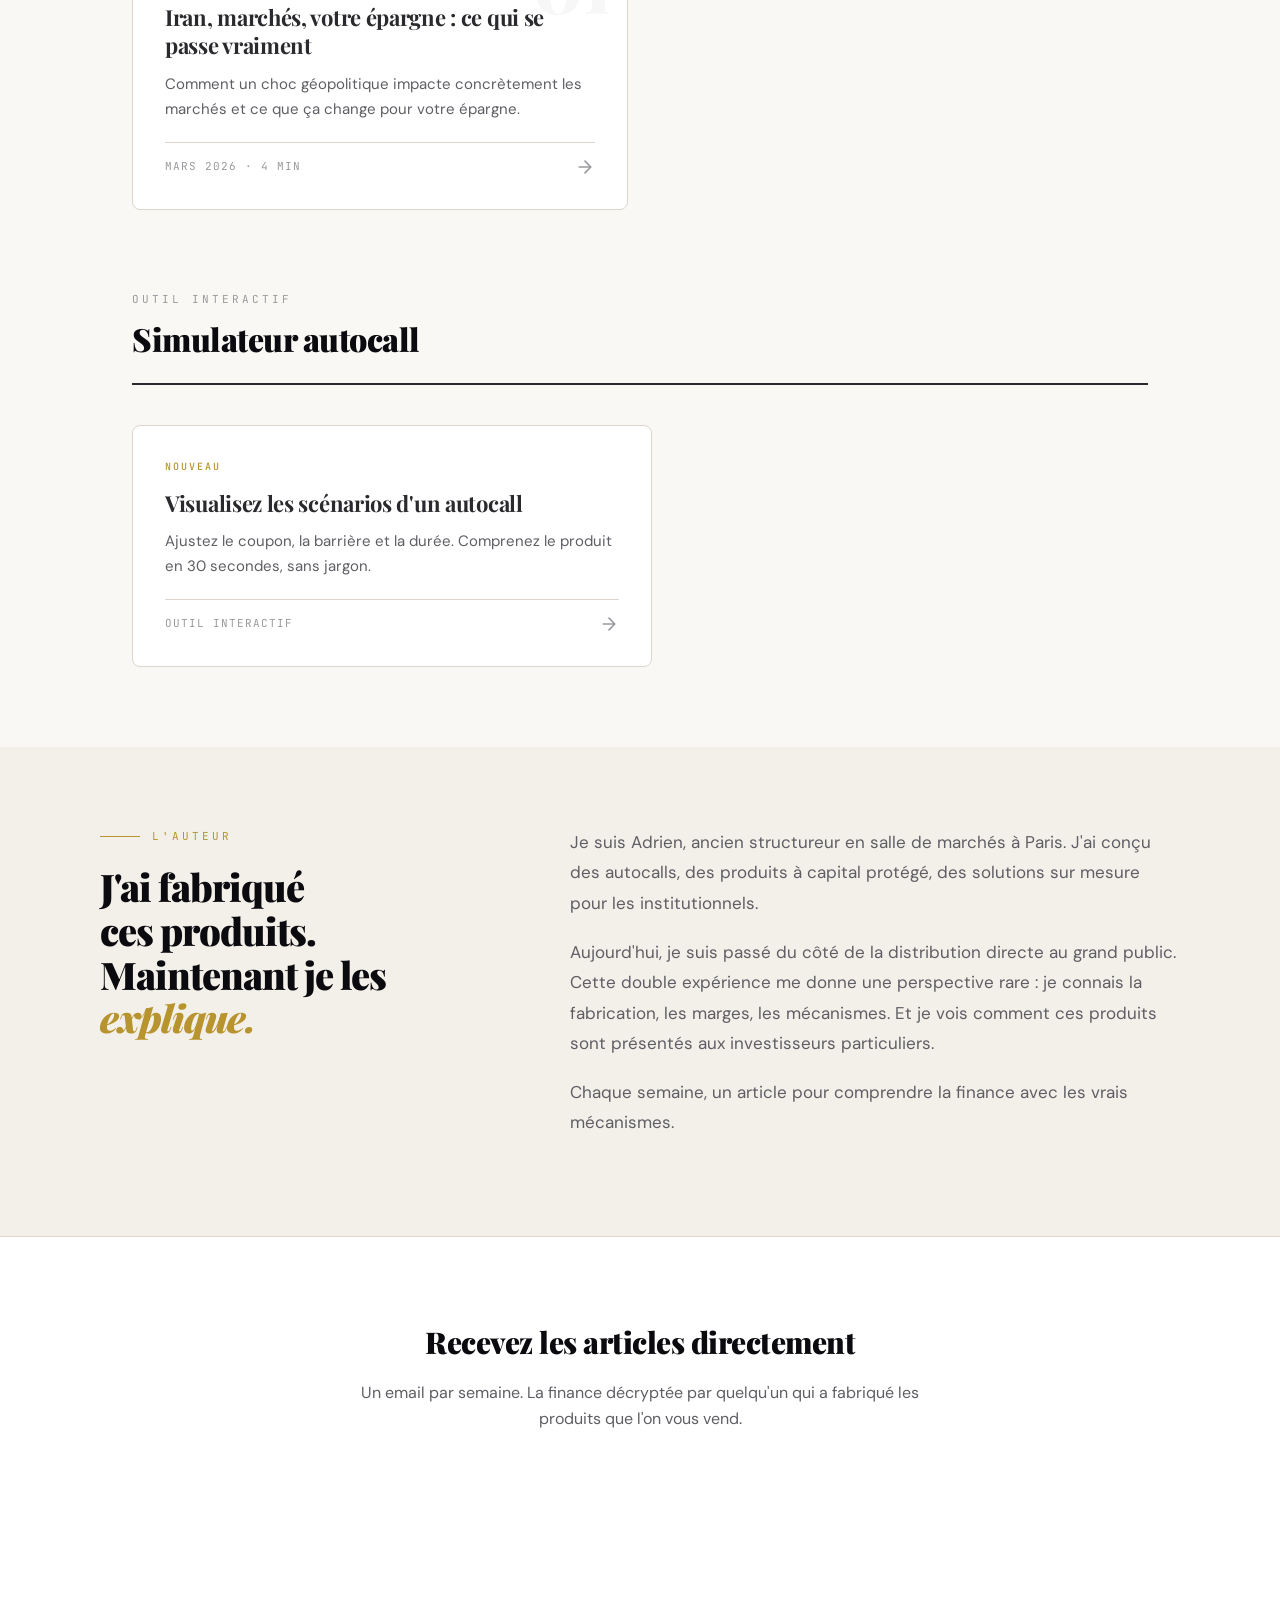
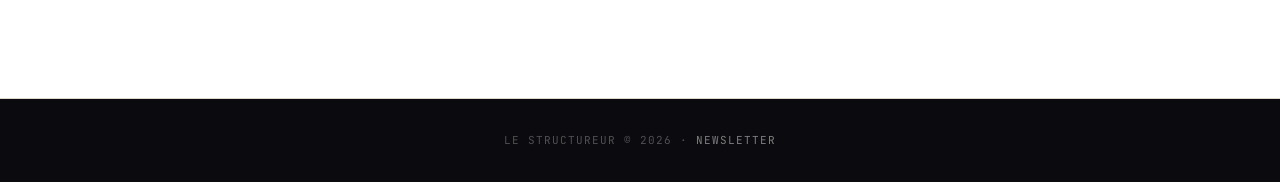
==== commit 18cc6b6e: "Ajout article Iran jour 24 : scénarios et impact épargne Nouvel article vulgarisé sur les 4 scénario" ====
--- a/index.html
+++ b/index.html
@@ -63,9 +63,19 @@
             <p class="section-label">Publications</p>
             <h2 class="section-title">Derniers articles</h2>
         </div>
-        <p class="section-count">04 articles</p>
+        <p class="section-count">05 articles</p>
     </div>
     <div class="articles-grid reveal-stagger">
+        <a href="/articles/iran-scenarios-jour-24/" class="article-card reveal">
+            <span class="issue-number">05</span>
+            <p class="tag">Marchés &amp; géopolitique</p>
+            <h3>Iran : 24 jours de guerre, et maintenant ?</h3>
+            <p class="excerpt">Le pétrole a presque doublé, les marchés dévissent, Trump pose un ultimatum. Les quatre scénarios possibles, expliqués simplement.</p>
+            <p class="meta">
+                <span>Mars 2026 · 12 min</span>
+                <svg class="read-arrow" width="20" height="20" xmlns="http://www.w3.org/2000/svg" viewBox="0 0 24 24" fill="none" stroke="currentColor" stroke-width="2" stroke-linecap="round" stroke-linejoin="round"><path d="M5 12h14M12 5l7 7-7 7"/></svg>
+            </p>
+        </a>
         <a href="/articles/produit-structure-arnaque/" class="article-card reveal">
             <span class="issue-number">04</span>
             <p class="tag">Produits structurés</p>
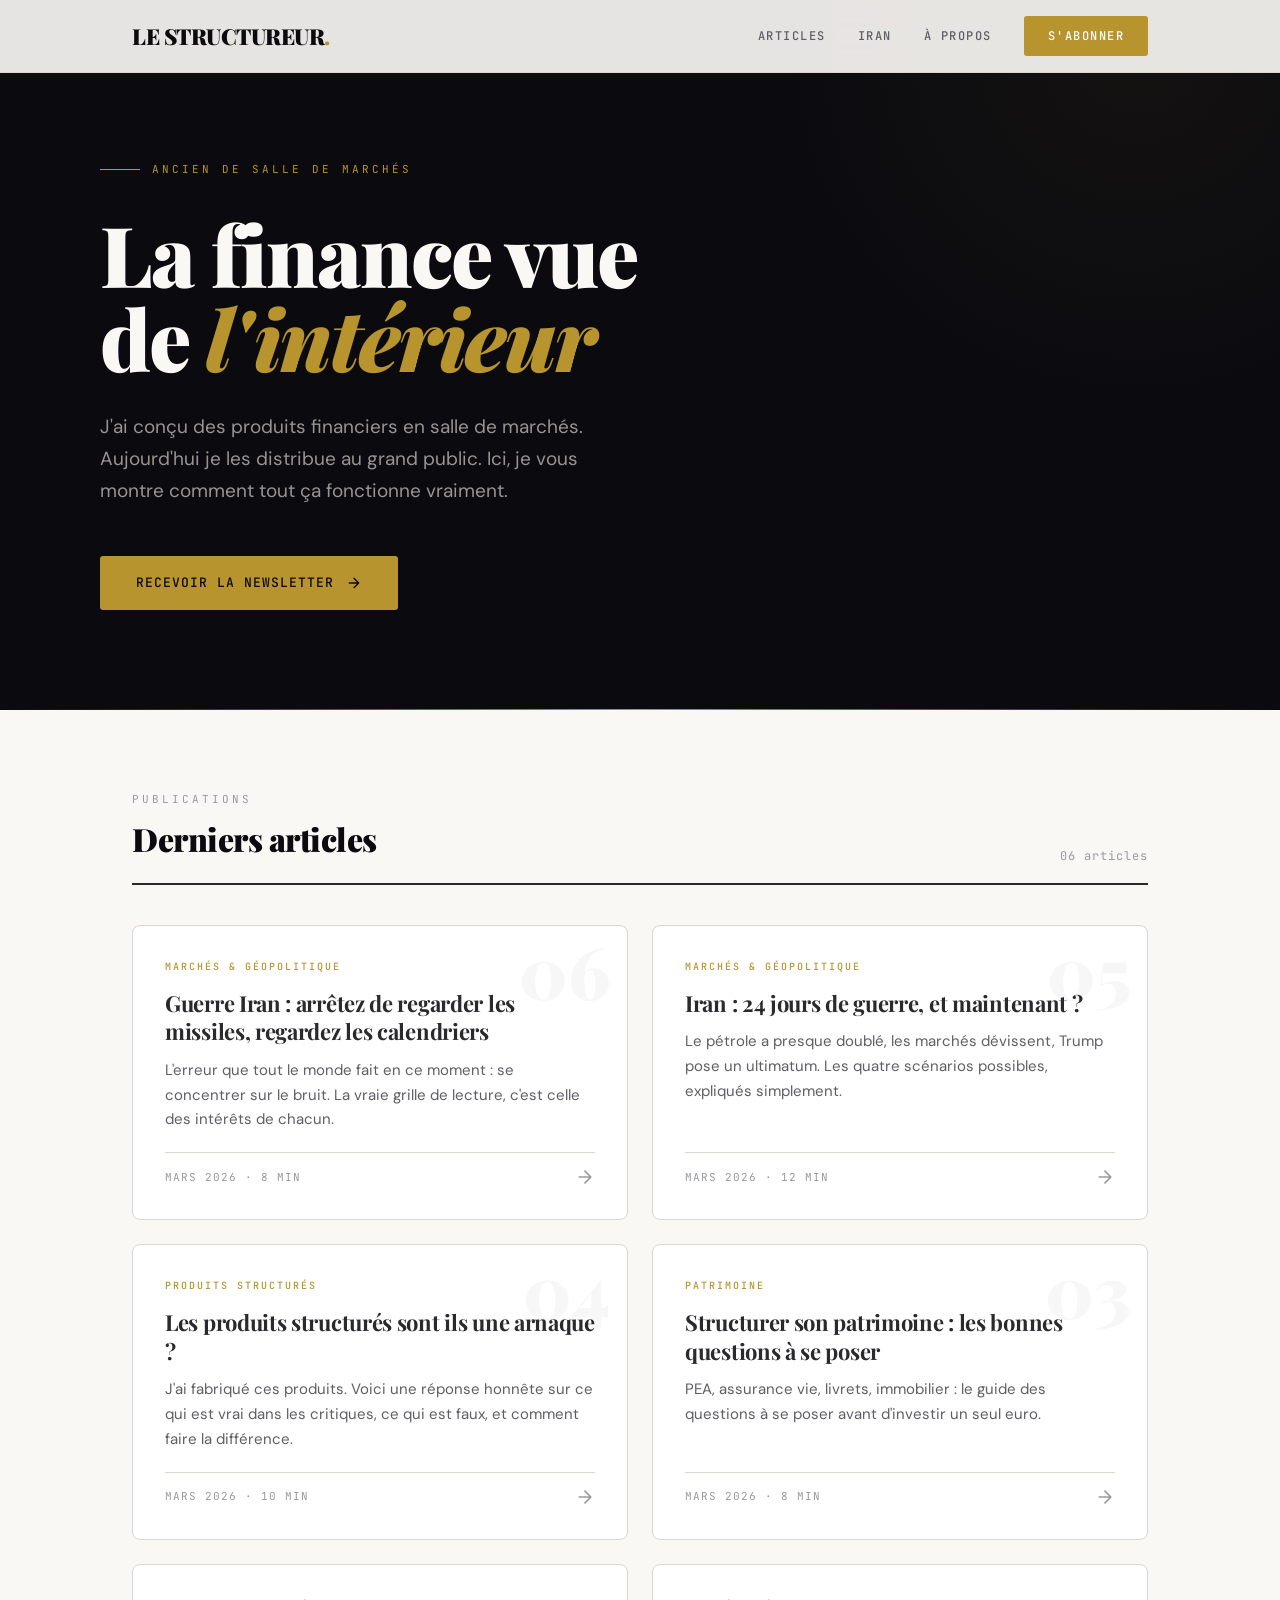
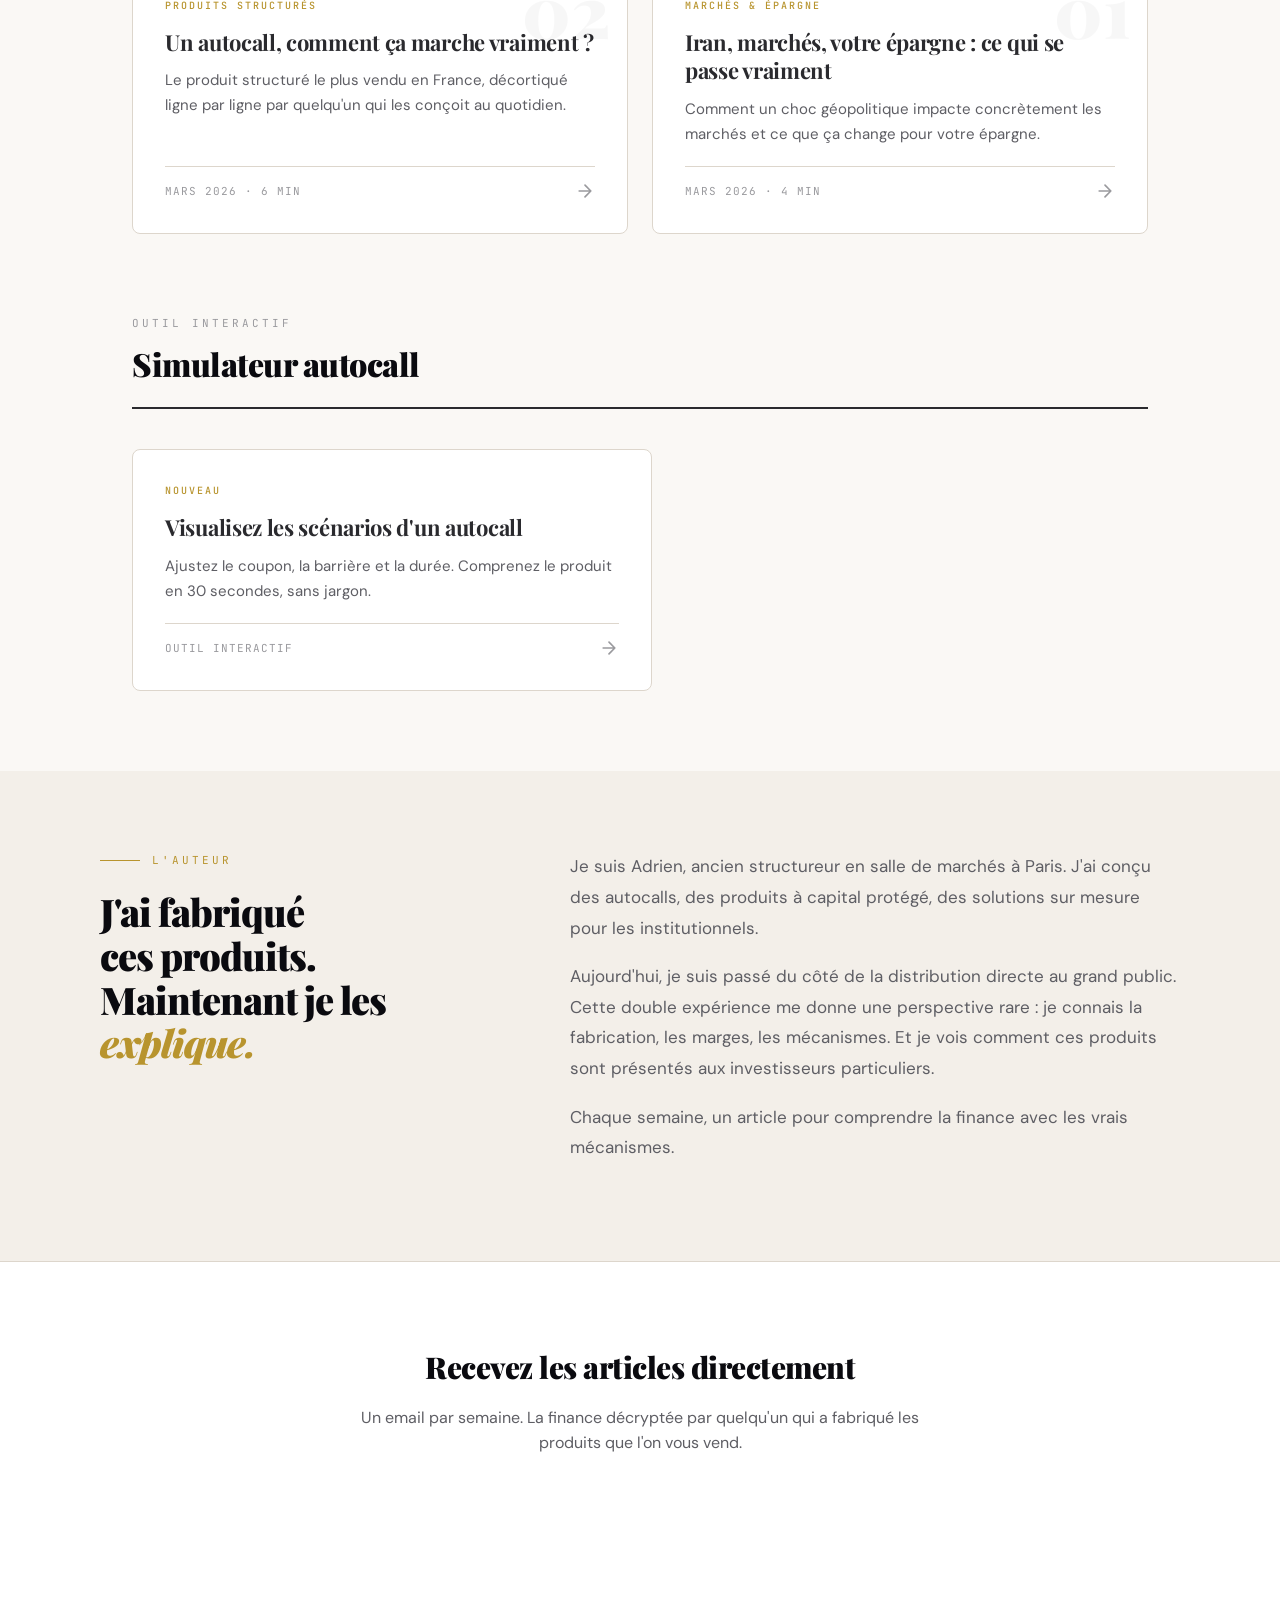
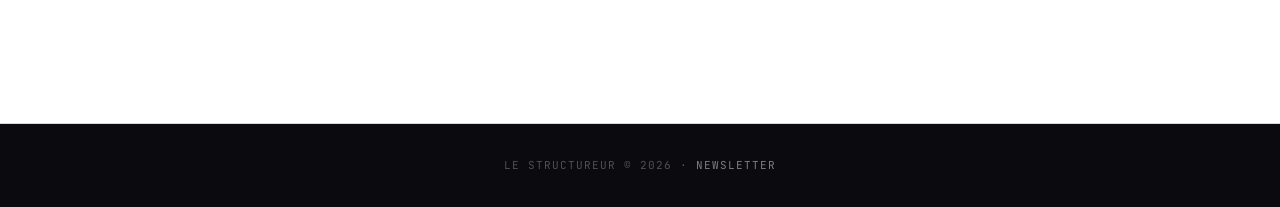
==== commit 4cb9cccc: "Ajout article #06 : guerre Iran, calendrier Trump et valeurs électriques Co-Authored-By: Claude Sonn" ====
--- a/index.html
+++ b/index.html
@@ -63,9 +63,19 @@
             <p class="section-label">Publications</p>
             <h2 class="section-title">Derniers articles</h2>
         </div>
-        <p class="section-count">05 articles</p>
+        <p class="section-count">06 articles</p>
     </div>
     <div class="articles-grid reveal-stagger">
+        <a href="/articles/iran-trump-calendrier/" class="article-card reveal">
+            <span class="issue-number">06</span>
+            <p class="tag">Marchés &amp; géopolitique</p>
+            <h3>Guerre Iran : arrêtez de regarder les missiles, regardez les calendriers</h3>
+            <p class="excerpt">L'erreur que tout le monde fait en ce moment : se concentrer sur le bruit. La vraie grille de lecture, c'est celle des intérêts de chacun.</p>
+            <p class="meta">
+                <span>Mars 2026 · 8 min</span>
+                <svg class="read-arrow" width="20" height="20" xmlns="http://www.w3.org/2000/svg" viewBox="0 0 24 24" fill="none" stroke="currentColor" stroke-width="2" stroke-linecap="round" stroke-linejoin="round"><path d="M5 12h14M12 5l7 7-7 7"/></svg>
+            </p>
+        </a>
         <a href="/articles/iran-scenarios-jour-24/" class="article-card reveal">
             <span class="issue-number">05</span>
             <p class="tag">Marchés &amp; géopolitique</p>
